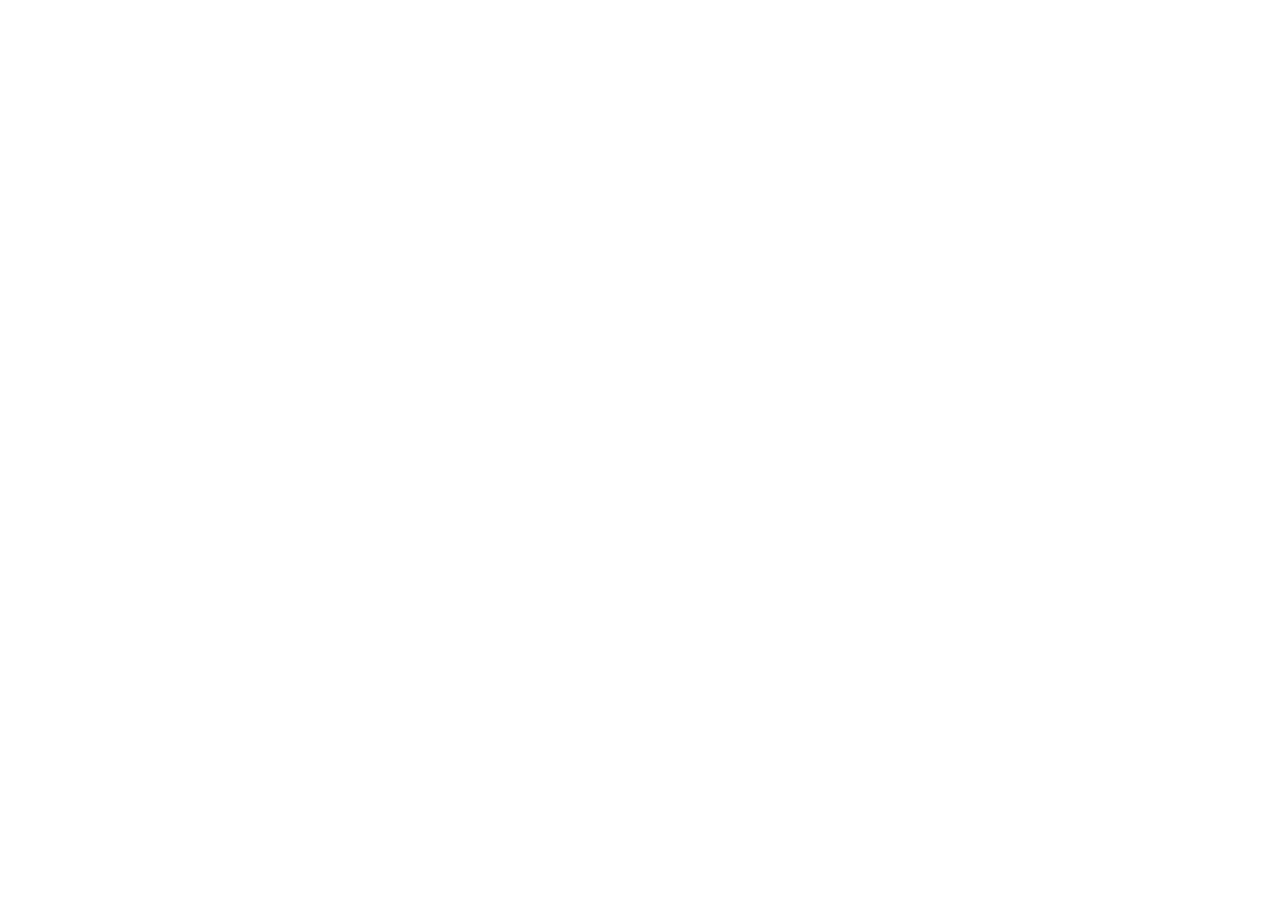
==== inventario.html @ cf227e2e "Corregir extenciones de html y css" ====
<!DOCTYPE html>
<html lang="en">
<head>
    <meta charset="UTF-8">
    <meta name="viewport" content="width=device-width, initial-scale=1.0">
    <title>Sistema Papeleria Copy Copy - Inventario</title>
    <link rel="stylesheet" href="style.css">
</head>
<body>
    
</body>
</html>
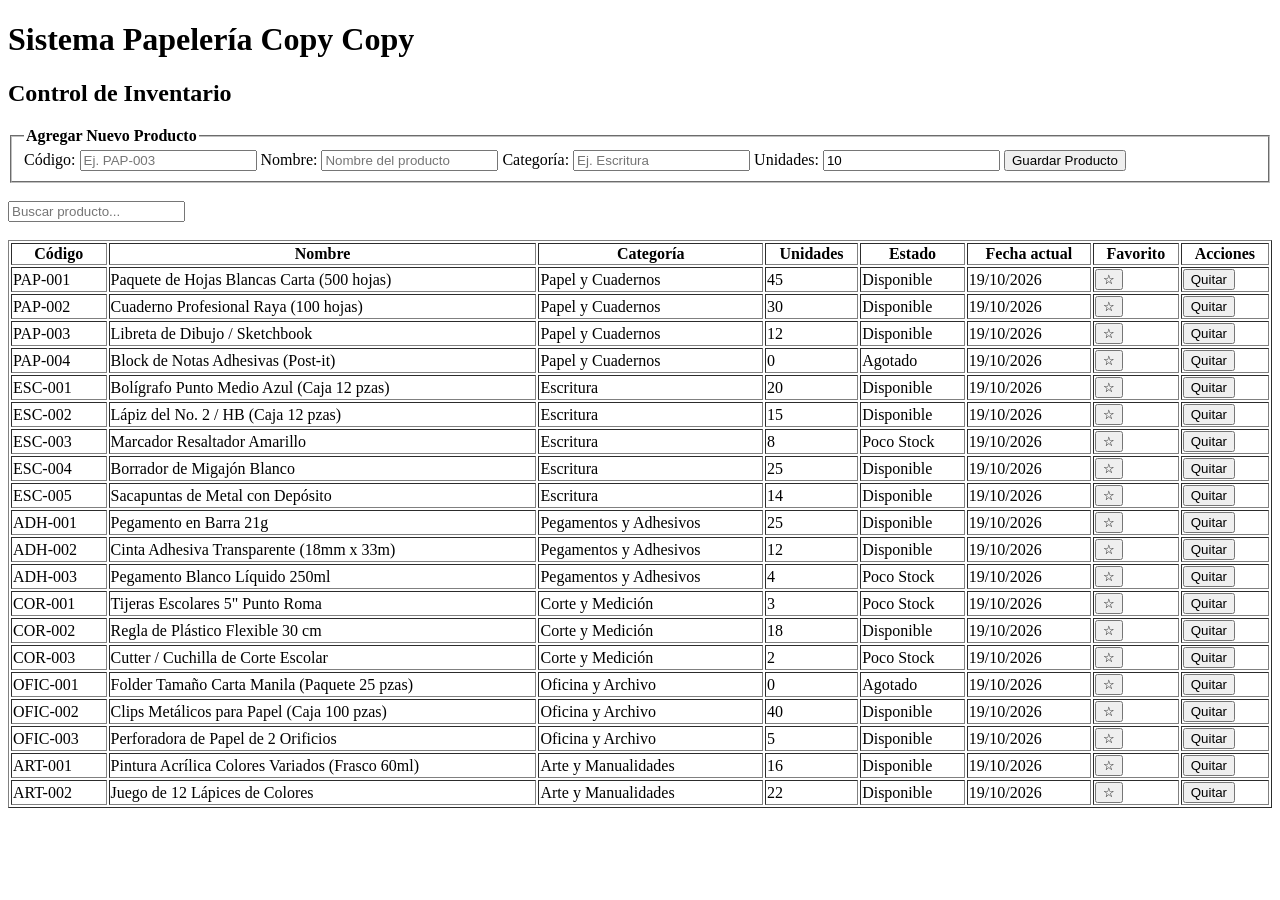
==== commit 2ce4cea5: "inventario by manuel pool - 20 productos prueba - botones de agregar productos, quitar y marcar com" ====
--- a/inventario.html
+++ b/inventario.html
@@ -1,12 +1,257 @@
 <!DOCTYPE html>
-<html lang="en">
+<html lang="es">
 <head>
     <meta charset="UTF-8">
     <meta name="viewport" content="width=device-width, initial-scale=1.0">
     <title>Sistema Papeleria Copy Copy - Inventario</title>
-    <link rel="stylesheet" href="style.css">
 </head>
 <body>
-    
+
+    <h1>Sistema Papelería Copy Copy</h1>
+    <h2>Control de Inventario</h2>
+
+    <fieldset>
+        <legend><b>Agregar Nuevo Producto</b></legend>
+        <form id="product-form">
+            <label>Código:</label>
+            <input type="text" id="codigo" required placeholder="Ej. PAP-003">
+            
+            <label>Nombre:</label>
+            <input type="text" id="nombre" required placeholder="Nombre del producto">
+            
+            <label>Categoría:</label>
+            <input type="text" id="categoria" required placeholder="Ej. Escritura">
+            
+            <label>Unidades:</label>
+            <input type="number" id="unidades" required min="0" value="10">
+            
+            <button type="submit">Guardar Producto</button>
+        </form>
+    </fieldset>
+
+    <br>
+
+    <div>
+        <input type="text" id="search-input" placeholder="Buscar producto...">
+    </div>
+
+    <br>
+
+    <table border="1" id="inventory-table" width="100%">
+        <thead>
+            <tr>
+                <th>Código</th>
+                <th>Nombre</th>
+                <th>Categoría</th>
+                <th>Unidades</th>
+                <th>Estado</th>
+                <th>Fecha actual</th>
+                <th>Favorito</th>
+                <th>Acciones</th>
+            </tr>
+        </thead>
+        <tbody>
+            <tr>
+                <td>PAP-001</td>
+                <td>Paquete de Hojas Blancas Carta (500 hojas)</td>
+                <td>Papel y Cuadernos</td>
+                <td>45</td>
+                <td>Disponible</td>
+                <td>19/10/2026</td>
+                <td><button onclick="toggleFav(this)">☆</button></td>
+                <td><button onclick="quitarFila(this)">Quitar</button></td>
+            </tr>
+            <tr>
+                <td>PAP-002</td>
+                <td>Cuaderno Profesional Raya (100 hojas)</td>
+                <td>Papel y Cuadernos</td>
+                <td>30</td>
+                <td>Disponible</td>
+                <td>19/10/2026</td>
+                <td><button onclick="toggleFav(this)">☆</button></td>
+                <td><button onclick="quitarFila(this)">Quitar</button></td>
+            </tr>
+            <tr>
+                <td>PAP-003</td>
+                <td>Libreta de Dibujo / Sketchbook</td>
+                <td>Papel y Cuadernos</td>
+                <td>12</td>
+                <td>Disponible</td>
+                <td>19/10/2026</td>
+                <td><button onclick="toggleFav(this)">☆</button></td>
+                <td><button onclick="quitarFila(this)">Quitar</button></td>
+            </tr>
+            <tr>
+                <td>PAP-004</td>
+                <td>Block de Notas Adhesivas (Post-it)</td>
+                <td>Papel y Cuadernos</td>
+                <td>0</td>
+                <td>Agotado</td>
+                <td>19/10/2026</td>
+                <td><button onclick="toggleFav(this)">☆</button></td>
+                <td><button onclick="quitarFila(this)">Quitar</button></td>
+            </tr>
+            <tr>
+                <td>ESC-001</td>
+                <td>Bolígrafo Punto Medio Azul (Caja 12 pzas)</td>
+                <td>Escritura</td>
+                <td>20</td>
+                <td>Disponible</td>
+                <td>19/10/2026</td>
+                <td><button onclick="toggleFav(this)">☆</button></td>
+                <td><button onclick="quitarFila(this)">Quitar</button></td>
+            </tr>
+            <tr>
+                <td>ESC-002</td>
+                <td>Lápiz del No. 2 / HB (Caja 12 pzas)</td>
+                <td>Escritura</td>
+                <td>15</td>
+                <td>Disponible</td>
+                <td>19/10/2026</td>
+                <td><button onclick="toggleFav(this)">☆</button></td>
+                <td><button onclick="quitarFila(this)">Quitar</button></td>
+            </tr>
+            <tr>
+                <td>ESC-003</td>
+                <td>Marcador Resaltador Amarillo</td>
+                <td>Escritura</td>
+                <td>8</td>
+                <td>Poco Stock</td>
+                <td>19/10/2026</td>
+                <td><button onclick="toggleFav(this)">☆</button></td>
+                <td><button onclick="quitarFila(this)">Quitar</button></td>
+            </tr>
+            <tr>
+                <td>ESC-004</td>
+                <td>Borrador de Migajón Blanco</td>
+                <td>Escritura</td>
+                <td>25</td>
+                <td>Disponible</td>
+                <td>19/10/2026</td>
+                <td><button onclick="toggleFav(this)">☆</button></td>
+                <td><button onclick="quitarFila(this)">Quitar</button></td>
+            </tr>
+            <tr>
+                <td>ESC-005</td>
+                <td>Sacapuntas de Metal con Depósito</td>
+                <td>Escritura</td>
+                <td>14</td>
+                <td>Disponible</td>
+                <td>19/10/2026</td>
+                <td><button onclick="toggleFav(this)">☆</button></td>
+                <td><button onclick="quitarFila(this)">Quitar</button></td>
+            </tr>
+            <tr>
+                <td>ADH-001</td>
+                <td>Pegamento en Barra 21g</td>
+                <td>Pegamentos y Adhesivos</td>
+                <td>25</td>
+                <td>Disponible</td>
+                <td>19/10/2026</td>
+                <td><button onclick="toggleFav(this)">☆</button></td>
+                <td><button onclick="quitarFila(this)">Quitar</button></td>
+            </tr>
+            <tr>
+                <td>ADH-002</td>
+                <td>Cinta Adhesiva Transparente (18mm x 33m)</td>
+                <td>Pegamentos y Adhesivos</td>
+                <td>12</td>
+                <td>Disponible</td>
+                <td>19/10/2026</td>
+                <td><button onclick="toggleFav(this)">☆</button></td>
+                <td><button onclick="quitarFila(this)">Quitar</button></td>
+            </tr>
+            <tr>
+                <td>ADH-003</td>
+                <td>Pegamento Blanco Líquido 250ml</td>
+                <td>Pegamentos y Adhesivos</td>
+                <td>4</td>
+                <td>Poco Stock</td>
+                <td>19/10/2026</td>
+                <td><button onclick="toggleFav(this)">☆</button></td>
+                <td><button onclick="quitarFila(this)">Quitar</button></td>
+            </tr>
+            <tr>
+                <td>COR-001</td>
+                <td>Tijeras Escolares 5" Punto Roma</td>
+                <td>Corte y Medición</td>
+                <td>3</td>
+                <td>Poco Stock</td>
+                <td>19/10/2026</td>
+                <td><button onclick="toggleFav(this)">☆</button></td>
+                <td><button onclick="quitarFila(this)">Quitar</button></td>
+            </tr>
+            <tr>
+                <td>COR-002</td>
+                <td>Regla de Plástico Flexible 30 cm</td>
+                <td>Corte y Medición</td>
+                <td>18</td>
+                <td>Disponible</td>
+                <td>19/10/2026</td>
+                <td><button onclick="toggleFav(this)">☆</button></td>
+                <td><button onclick="quitarFila(this)">Quitar</button></td>
+            </tr>
+            <tr>
+                <td>COR-003</td>
+                <td>Cutter / Cuchilla de Corte Escolar</td>
+                <td>Corte y Medición</td>
+                <td>2</td>
+                <td>Poco Stock</td>
+                <td>19/10/2026</td>
+                <td><button onclick="toggleFav(this)">☆</button></td>
+                <td><button onclick="quitarFila(this)">Quitar</button></td>
+            </tr>
+            <tr>
+                <td>OFIC-001</td>
+                <td>Folder Tamaño Carta Manila (Paquete 25 pzas)</td>
+                <td>Oficina y Archivo</td>
+                <td>0</td>
+                <td>Agotado</td>
+                <td>19/10/2026</td>
+                <td><button onclick="toggleFav(this)">☆</button></td>
+                <td><button onclick="quitarFila(this)">Quitar</button></td>
+            </tr>
+            <tr>
+                <td>OFIC-002</td>
+                <td>Clips Metálicos para Papel (Caja 100 pzas)</td>
+                <td>Oficina y Archivo</td>
+                <td>40</td>
+                <td>Disponible</td>
+                <td>19/10/2026</td>
+                <td><button onclick="toggleFav(this)">☆</button></td>
+                <td><button onclick="quitarFila(this)">Quitar</button></td>
+            </tr>
+            <tr>
+                <td>OFIC-003</td>
+                <td>Perforadora de Papel de 2 Orificios</td>
+                <td>Oficina y Archivo</td>
+                <td>5</td>
+                <td>Disponible</td>
+                <td>19/10/2026</td>
+                <td><button onclick="toggleFav(this)">☆</button></td>
+                <td><button onclick="quitarFila(this)">Quitar</button></td>
+            </tr>
+            <tr>
+                <td>ART-001</td>
+                <td>Pintura Acrílica Colores Variados (Frasco 60ml)</td>
+                <td>Arte y Manualidades</td>
+                <td>16</td>
+                <td>Disponible</td>
+                <td>19/10/2026</td>
+                <td><button onclick="toggleFav(this)">☆</button></td>
+                <td><button onclick="quitarFila(this)">Quitar</button></td>
+            </tr>
+            <tr>
+                <td>ART-002</td>
+                <td>Juego de 12 Lápices de Colores</td>
+                <td>Arte y Manualidades</td>
+                <td>22</td>
+                <td>Disponible</td>
+                <td>19/10/2026</td>
+                <td><button onclick="toggleFav(this)">☆</button></td>
+                <td><button onclick="quitarFila(this)">Quitar</button></td>
+            </tr>
+        </tbody>
+    </table>
 </body>
-</html>+</html>
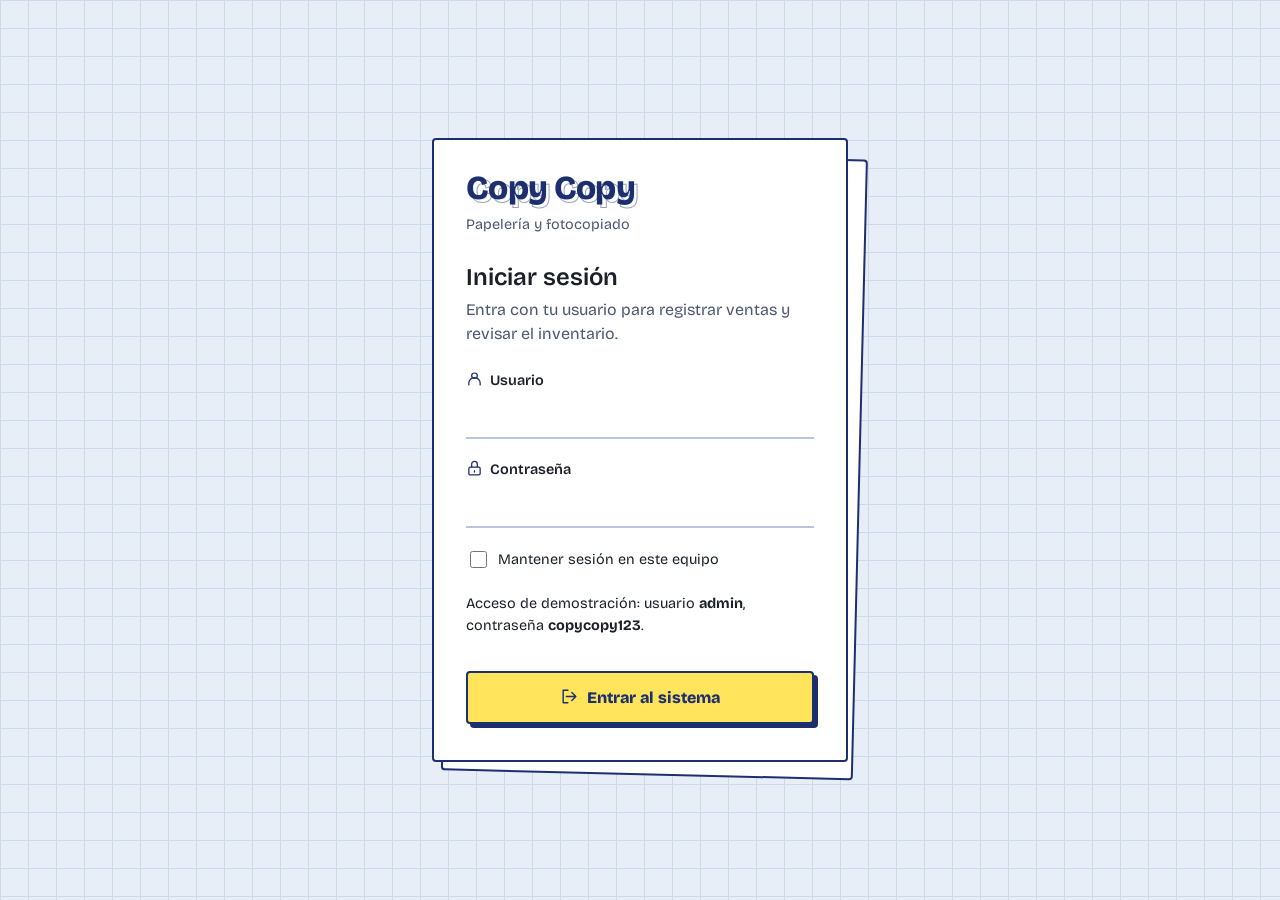
==== commit 199de29a: "Completa interfaz Copy Copy y organiza recursos del sistema" ====
--- a/inventario.html
+++ b/inventario.html
@@ -1,257 +1,63 @@
 <!DOCTYPE html>
 <html lang="es">
 <head>
-    <meta charset="UTF-8">
-    <meta name="viewport" content="width=device-width, initial-scale=1.0">
-    <title>Sistema Papeleria Copy Copy - Inventario</title>
+<meta charset="UTF-8">
+<meta name="viewport" content="width=device-width, initial-scale=1">
+<title>Inventario | Copy Copy</title>
+<link rel="preconnect" href="https://fonts.googleapis.com">
+<link rel="preconnect" href="https://fonts.gstatic.com" crossorigin>
+<link href="https://fonts.googleapis.com/css2?family=Bricolage+Grotesque:opsz,wght@12..96,400;12..96,600;12..96,800&display=swap" rel="stylesheet">
+<link rel="stylesheet" href="css/logincss.css">
+<link rel="stylesheet" href="css/sistema.css">
+<link rel="stylesheet" href="css/navegacion.css">
+<script src="js/auth.js" defer></script>
+<script src="js/datos.js" defer></script>
+<script src="js/sistema.js" defer></script>
+<link rel="stylesheet" href="css/animaciones.css">
+<script src="js/estilos.js" defer></script>
+<link rel="stylesheet" href="css/iconos.css">
+<script src="js/iconos.js" defer></script>
 </head>
-<body>
-
-    <h1>Sistema Papelería Copy Copy</h1>
-    <h2>Control de Inventario</h2>
-
-    <fieldset>
-        <legend><b>Agregar Nuevo Producto</b></legend>
-        <form id="product-form">
-            <label>Código:</label>
-            <input type="text" id="codigo" required placeholder="Ej. PAP-003">
-            
-            <label>Nombre:</label>
-            <input type="text" id="nombre" required placeholder="Nombre del producto">
-            
-            <label>Categoría:</label>
-            <input type="text" id="categoria" required placeholder="Ej. Escritura">
-            
-            <label>Unidades:</label>
-            <input type="number" id="unidades" required min="0" value="10">
-            
-            <button type="submit">Guardar Producto</button>
-        </form>
-    </fieldset>
-
-    <br>
-
-    <div>
-        <input type="text" id="search-input" placeholder="Buscar producto...">
-    </div>
-
-    <br>
-
-    <table border="1" id="inventory-table" width="100%">
-        <thead>
-            <tr>
-                <th>Código</th>
-                <th>Nombre</th>
-                <th>Categoría</th>
-                <th>Unidades</th>
-                <th>Estado</th>
-                <th>Fecha actual</th>
-                <th>Favorito</th>
-                <th>Acciones</th>
-            </tr>
-        </thead>
-        <tbody>
-            <tr>
-                <td>PAP-001</td>
-                <td>Paquete de Hojas Blancas Carta (500 hojas)</td>
-                <td>Papel y Cuadernos</td>
-                <td>45</td>
-                <td>Disponible</td>
-                <td>19/10/2026</td>
-                <td><button onclick="toggleFav(this)">☆</button></td>
-                <td><button onclick="quitarFila(this)">Quitar</button></td>
-            </tr>
-            <tr>
-                <td>PAP-002</td>
-                <td>Cuaderno Profesional Raya (100 hojas)</td>
-                <td>Papel y Cuadernos</td>
-                <td>30</td>
-                <td>Disponible</td>
-                <td>19/10/2026</td>
-                <td><button onclick="toggleFav(this)">☆</button></td>
-                <td><button onclick="quitarFila(this)">Quitar</button></td>
-            </tr>
-            <tr>
-                <td>PAP-003</td>
-                <td>Libreta de Dibujo / Sketchbook</td>
-                <td>Papel y Cuadernos</td>
-                <td>12</td>
-                <td>Disponible</td>
-                <td>19/10/2026</td>
-                <td><button onclick="toggleFav(this)">☆</button></td>
-                <td><button onclick="quitarFila(this)">Quitar</button></td>
-            </tr>
-            <tr>
-                <td>PAP-004</td>
-                <td>Block de Notas Adhesivas (Post-it)</td>
-                <td>Papel y Cuadernos</td>
-                <td>0</td>
-                <td>Agotado</td>
-                <td>19/10/2026</td>
-                <td><button onclick="toggleFav(this)">☆</button></td>
-                <td><button onclick="quitarFila(this)">Quitar</button></td>
-            </tr>
-            <tr>
-                <td>ESC-001</td>
-                <td>Bolígrafo Punto Medio Azul (Caja 12 pzas)</td>
-                <td>Escritura</td>
-                <td>20</td>
-                <td>Disponible</td>
-                <td>19/10/2026</td>
-                <td><button onclick="toggleFav(this)">☆</button></td>
-                <td><button onclick="quitarFila(this)">Quitar</button></td>
-            </tr>
-            <tr>
-                <td>ESC-002</td>
-                <td>Lápiz del No. 2 / HB (Caja 12 pzas)</td>
-                <td>Escritura</td>
-                <td>15</td>
-                <td>Disponible</td>
-                <td>19/10/2026</td>
-                <td><button onclick="toggleFav(this)">☆</button></td>
-                <td><button onclick="quitarFila(this)">Quitar</button></td>
-            </tr>
-            <tr>
-                <td>ESC-003</td>
-                <td>Marcador Resaltador Amarillo</td>
-                <td>Escritura</td>
-                <td>8</td>
-                <td>Poco Stock</td>
-                <td>19/10/2026</td>
-                <td><button onclick="toggleFav(this)">☆</button></td>
-                <td><button onclick="quitarFila(this)">Quitar</button></td>
-            </tr>
-            <tr>
-                <td>ESC-004</td>
-                <td>Borrador de Migajón Blanco</td>
-                <td>Escritura</td>
-                <td>25</td>
-                <td>Disponible</td>
-                <td>19/10/2026</td>
-                <td><button onclick="toggleFav(this)">☆</button></td>
-                <td><button onclick="quitarFila(this)">Quitar</button></td>
-            </tr>
-            <tr>
-                <td>ESC-005</td>
-                <td>Sacapuntas de Metal con Depósito</td>
-                <td>Escritura</td>
-                <td>14</td>
-                <td>Disponible</td>
-                <td>19/10/2026</td>
-                <td><button onclick="toggleFav(this)">☆</button></td>
-                <td><button onclick="quitarFila(this)">Quitar</button></td>
-            </tr>
-            <tr>
-                <td>ADH-001</td>
-                <td>Pegamento en Barra 21g</td>
-                <td>Pegamentos y Adhesivos</td>
-                <td>25</td>
-                <td>Disponible</td>
-                <td>19/10/2026</td>
-                <td><button onclick="toggleFav(this)">☆</button></td>
-                <td><button onclick="quitarFila(this)">Quitar</button></td>
-            </tr>
-            <tr>
-                <td>ADH-002</td>
-                <td>Cinta Adhesiva Transparente (18mm x 33m)</td>
-                <td>Pegamentos y Adhesivos</td>
-                <td>12</td>
-                <td>Disponible</td>
-                <td>19/10/2026</td>
-                <td><button onclick="toggleFav(this)">☆</button></td>
-                <td><button onclick="quitarFila(this)">Quitar</button></td>
-            </tr>
-            <tr>
-                <td>ADH-003</td>
-                <td>Pegamento Blanco Líquido 250ml</td>
-                <td>Pegamentos y Adhesivos</td>
-                <td>4</td>
-                <td>Poco Stock</td>
-                <td>19/10/2026</td>
-                <td><button onclick="toggleFav(this)">☆</button></td>
-                <td><button onclick="quitarFila(this)">Quitar</button></td>
-            </tr>
-            <tr>
-                <td>COR-001</td>
-                <td>Tijeras Escolares 5" Punto Roma</td>
-                <td>Corte y Medición</td>
-                <td>3</td>
-                <td>Poco Stock</td>
-                <td>19/10/2026</td>
-                <td><button onclick="toggleFav(this)">☆</button></td>
-                <td><button onclick="quitarFila(this)">Quitar</button></td>
-            </tr>
-            <tr>
-                <td>COR-002</td>
-                <td>Regla de Plástico Flexible 30 cm</td>
-                <td>Corte y Medición</td>
-                <td>18</td>
-                <td>Disponible</td>
-                <td>19/10/2026</td>
-                <td><button onclick="toggleFav(this)">☆</button></td>
-                <td><button onclick="quitarFila(this)">Quitar</button></td>
-            </tr>
-            <tr>
-                <td>COR-003</td>
-                <td>Cutter / Cuchilla de Corte Escolar</td>
-                <td>Corte y Medición</td>
-                <td>2</td>
-                <td>Poco Stock</td>
-                <td>19/10/2026</td>
-                <td><button onclick="toggleFav(this)">☆</button></td>
-                <td><button onclick="quitarFila(this)">Quitar</button></td>
-            </tr>
-            <tr>
-                <td>OFIC-001</td>
-                <td>Folder Tamaño Carta Manila (Paquete 25 pzas)</td>
-                <td>Oficina y Archivo</td>
-                <td>0</td>
-                <td>Agotado</td>
-                <td>19/10/2026</td>
-                <td><button onclick="toggleFav(this)">☆</button></td>
-                <td><button onclick="quitarFila(this)">Quitar</button></td>
-            </tr>
-            <tr>
-                <td>OFIC-002</td>
-                <td>Clips Metálicos para Papel (Caja 100 pzas)</td>
-                <td>Oficina y Archivo</td>
-                <td>40</td>
-                <td>Disponible</td>
-                <td>19/10/2026</td>
-                <td><button onclick="toggleFav(this)">☆</button></td>
-                <td><button onclick="quitarFila(this)">Quitar</button></td>
-            </tr>
-            <tr>
-                <td>OFIC-003</td>
-                <td>Perforadora de Papel de 2 Orificios</td>
-                <td>Oficina y Archivo</td>
-                <td>5</td>
-                <td>Disponible</td>
-                <td>19/10/2026</td>
-                <td><button onclick="toggleFav(this)">☆</button></td>
-                <td><button onclick="quitarFila(this)">Quitar</button></td>
-            </tr>
-            <tr>
-                <td>ART-001</td>
-                <td>Pintura Acrílica Colores Variados (Frasco 60ml)</td>
-                <td>Arte y Manualidades</td>
-                <td>16</td>
-                <td>Disponible</td>
-                <td>19/10/2026</td>
-                <td><button onclick="toggleFav(this)">☆</button></td>
-                <td><button onclick="quitarFila(this)">Quitar</button></td>
-            </tr>
-            <tr>
-                <td>ART-002</td>
-                <td>Juego de 12 Lápices de Colores</td>
-                <td>Arte y Manualidades</td>
-                <td>22</td>
-                <td>Disponible</td>
-                <td>19/10/2026</td>
-                <td><button onclick="toggleFav(this)">☆</button></td>
-                <td><button onclick="quitarFila(this)">Quitar</button></td>
-            </tr>
-        </tbody>
-    </table>
+<body class="pagina-sistema" data-page="inventario" hidden>
+<div class="barra-principal"><a class="barra-principal__marca" href="panel.html"><span class="logo-icono logo-icono--mini" aria-hidden="true"><img src="assets/copy.jpeg" alt=""></span>Copy Copy</a>
+<nav class="barra-principal__enlaces" aria-label="Navegación principal"><a href="panel.html"><img class="icono" src="assets/icons/home.svg" alt="" aria-hidden="true" width="20" height="20">Inicio</a><a href="menu.html"><img class="icono" src="assets/icons/grid.svg" alt="" aria-hidden="true" width="20" height="20">Menú</a><a href="inventario.html" aria-current="page"><img class="icono" src="assets/icons/box.svg" alt="" aria-hidden="true" width="20" height="20">Inventario</a><a href="ventas.html"><img class="icono" src="assets/icons/cart.svg" alt="" aria-hidden="true" width="20" height="20">Ventas</a><a href="reportes.html"><img class="icono" src="assets/icons/chart.svg" alt="" aria-hidden="true" width="20" height="20">Reportes</a>
+</nav>
+<div><span id="sesion-usuario"></span> <button id="cerrar-sesion" type="button"><img class="icono" src="assets/icons/logout.svg" alt="" aria-hidden="true" width="20" height="20">Cerrar sesión</button>
+</div>
+</div>
+<p id="mensaje" role="status" aria-live="polite" hidden></p>
+<main>
+<h1>Inventario</h1>
+<section>
+<h2 id="form-title">Agregar producto</h2>
+<form id="product-form">
+<label for="codigo">Código</label>
+<input id="codigo" required maxlength="40">
+<label for="nombre">Nombre</label>
+<input id="nombre" required maxlength="150">
+<label for="categoria">Categoría</label>
+<input id="categoria" required maxlength="80">
+<label for="unidades">Existencias</label>
+<input id="unidades" type="number" min="0" max="1000000" step="1" required>
+<label for="precio">Precio (MXN)</label>
+<input id="precio" type="number" min="0.01" max="1000000" step="0.01" required>
+<button>Guardar producto</button>
+<button type="button" id="cancelar-edicion" hidden>Cancelar edición</button>
+</form>
+</section>
+<section>
+<h2>Productos</h2>
+<p>Asigna un precio a los productos iniciales para poder venderlos.</p>
+<label for="search-input">Buscar por código, nombre o categoría</label>
+<input id="search-input" type="search">
+<label>
+<input id="solo-favoritos" type="checkbox"> Solo favoritos</label>
+<div id="productos">
+</div>
+</section>
+</main>
+<footer>
+<p>Copy Copy · Datos guardados en este navegador · Acceso de demostración</p>
+</footer>
 </body>
-</html>
+</html>
--- a/css/logincss.css
+++ b/css/logincss.css
@@ -0,0 +1,248 @@
+/* ===== Copy Copy · Ventana 1: Inicio de sesión ===== */
+
+:root {
+  --fondo: #e8eef7;
+  --cuadricula: #cdd8ea;
+  --hoja: #ffffff;
+  --tinta: #1d2f6f;
+  --texto: #1b1f2a;
+  --texto-suave: #4d5670;
+  --resaltador: #ffe45c;
+  --linea: #b9c5de;
+  --fuente: "Bricolage Grotesque", "Segoe UI", system-ui, sans-serif;
+}
+
+*,
+*::before,
+*::after {
+  box-sizing: border-box;
+}
+
+html,
+body {
+  height: 100%;
+}
+
+body {
+  margin: 0;
+  font-family: var(--fuente);
+  font-size: 1rem;
+  line-height: 1.5;
+  color: var(--texto);
+  background-color: var(--fondo);
+  /* hoja cuadriculada de cuaderno */
+  background-image:
+    linear-gradient(var(--cuadricula) 1px, transparent 1px),
+    linear-gradient(90deg, var(--cuadricula) 1px, transparent 1px);
+  background-size: 28px 28px;
+}
+
+.escena {
+  min-height: 100%;
+  display: grid;
+  place-items: center;
+  padding: 2rem 1.25rem;
+  isolation: isolate;
+}
+
+/* ----- La hoja y su "copia" detrás ----- */
+
+.hoja {
+  position: relative;
+  width: 100%;
+  max-width: 26rem;
+  padding: 2rem 2rem 2.25rem;
+  background: var(--hoja);
+  border: 2px solid var(--tinta);
+  border-radius: 4px;
+}
+
+.hoja::before {
+  content: "";
+  position: absolute;
+  inset: 0;
+  z-index: -1;
+  background: var(--hoja);
+  border: 2px solid var(--tinta);
+  border-radius: 4px;
+  transform: translate(0.9rem, 0.9rem) rotate(1.4deg);
+}
+
+/* ----- Marca ----- */
+
+.hoja__cabecera {
+  margin-bottom: 1.75rem;
+}
+
+.marca {
+  position: relative;
+  display: inline-block;
+  margin: 0;
+  font-size: 2.1rem;
+  font-weight: 800;
+  line-height: 1;
+  letter-spacing: -0.02em;
+  color: var(--tinta);
+}
+
+.marca__nombre {
+  position: relative;
+}
+
+.marca__copia {
+  position: absolute;
+  left: 0.22rem;
+  top: 0.22rem;
+  white-space: nowrap;
+  color: transparent;
+  -webkit-text-stroke: 1px var(--tinta);
+  opacity: 0.45;
+  pointer-events: none;
+}
+
+.marca__detalle {
+  margin: 0.5rem 0 0;
+  font-size: 0.9rem;
+  color: var(--texto-suave);
+}
+
+/* ----- Título ----- */
+
+.hoja__titulo {
+  margin: 0 0 0.35rem;
+  font-size: 1.5rem;
+  font-weight: 600;
+  line-height: 1.2;
+}
+
+.hoja__ayuda {
+  margin: 0 0 1.5rem;
+  max-width: 34ch;
+  color: var(--texto-suave);
+}
+
+/* ----- Formulario ----- */
+
+.formulario {
+  display: grid;
+  gap: 1.25rem;
+}
+
+.campo {
+  display: grid;
+  gap: 0.25rem;
+}
+
+.campo label {
+  font-size: 0.9rem;
+  font-weight: 600;
+}
+
+/* campos como renglón de cuaderno */
+.campo input {
+  width: 100%;
+  padding: 0.55rem 0.15rem;
+  font: inherit;
+  color: var(--texto);
+  background: transparent;
+  border: 0;
+  border-bottom: 2px solid var(--linea);
+  border-radius: 0;
+  transition: border-color 0.15s;
+}
+
+.campo input:hover {
+  border-bottom-color: var(--tinta);
+}
+
+.campo input:focus-visible {
+  outline: 0;
+  border-bottom-color: var(--tinta);
+  background: linear-gradient(transparent 55%, rgba(255, 228, 92, 0.55) 55%);
+}
+
+.formulario__extra {
+  display: flex;
+  flex-wrap: wrap;
+  align-items: center;
+  justify-content: space-between;
+  gap: 0.5rem 1rem;
+  font-size: 0.9rem;
+}
+
+.recordar {
+  display: inline-flex;
+  align-items: center;
+  gap: 0.5rem;
+  cursor: pointer;
+}
+
+.recordar input {
+  width: 1.05rem;
+  height: 1.05rem;
+  accent-color: var(--tinta);
+}
+
+.enlace {
+  color: var(--tinta);
+  font-weight: 600;
+  text-underline-offset: 3px;
+}
+
+.enlace:hover {
+  background: var(--resaltador);
+}
+
+.enlace:focus-visible,
+.recordar input:focus-visible {
+  outline: 3px solid var(--tinta);
+  outline-offset: 3px;
+}
+
+/* ----- Botón: resaltador ----- */
+
+.boton {
+  padding: 0.8rem 1.25rem;
+  font: inherit;
+  font-weight: 800;
+  color: var(--tinta);
+  background: var(--resaltador);
+  border: 2px solid var(--tinta);
+  border-radius: 4px;
+  box-shadow: 4px 4px 0 var(--tinta);
+  cursor: pointer;
+  transition: transform 0.1s, box-shadow 0.1s;
+}
+
+.boton:hover {
+  transform: translate(-1px, -1px);
+  box-shadow: 5px 5px 0 var(--tinta);
+}
+
+.boton:active {
+  transform: translate(4px, 4px);
+  box-shadow: 0 0 0 var(--tinta);
+}
+
+.boton:focus-visible {
+  outline: 3px solid var(--tinta);
+  outline-offset: 4px;
+}
+
+/* ----- Móvil ----- */
+
+@media (max-width: 30rem) {
+  .hoja {
+    padding: 1.5rem 1.25rem 1.75rem;
+  }
+
+  .hoja::before {
+    transform: translate(0.5rem, 0.5rem) rotate(1deg);
+  }
+}
+
+@media (prefers-reduced-motion: reduce) {
+  * {
+    transition: none !important;
+  }
+}
--- a/css/sistema.css
+++ b/css/sistema.css
@@ -0,0 +1,156 @@
+/* Complementos para las páginas que comparten el diseño de logincss.css. */
+.pagina-sistema {
+  height: auto;
+  min-height: 100vh;
+  padding: clamp(1rem, 4vw, 3rem);
+}
+
+.pagina-sistema h1,
+.pagina-sistema h2,
+.pagina-sistema h3,
+.pagina-sistema legend {
+  color: var(--tinta);
+}
+
+.pagina-sistema header,
+.pagina-sistema section,
+.pagina-sistema fieldset {
+  min-width: 0;
+  margin: 0 0 1.5rem;
+  padding: clamp(1rem, 3vw, 2rem);
+  background: var(--hoja);
+  border: 2px solid var(--tinta);
+  border-radius: 4px;
+  box-shadow: 4px 4px 0 var(--tinta);
+}
+
+.pagina-sistema legend {
+  padding: 0.25rem 0.5rem;
+  background: var(--hoja);
+}
+
+.pagina-sistema nav {
+  margin-bottom: 1.5rem;
+  line-height: 2.5;
+}
+
+.pagina-sistema nav ul {
+  display: flex;
+  flex-wrap: wrap;
+  gap: 0.75rem 1.5rem;
+  margin: 0;
+  padding: 0;
+  list-style: none;
+}
+
+.pagina-sistema a {
+  color: var(--tinta);
+  font-weight: 600;
+  text-underline-offset: 3px;
+}
+
+.pagina-sistema a:hover {
+  background: var(--resaltador);
+}
+
+.pagina-sistema input,
+.pagina-sistema select {
+  max-width: 100%;
+  padding: 0.6rem;
+  font: inherit;
+  color: var(--texto);
+  background: var(--hoja);
+  border: 0;
+  border-bottom: 2px solid var(--linea);
+}
+
+.pagina-sistema label {
+  font-weight: 600;
+}
+
+.pagina-sistema button {
+  margin: 0.25rem;
+  padding: 0.6rem 1rem;
+  font: inherit;
+  font-weight: 800;
+  color: var(--tinta);
+  background: var(--resaltador);
+  border: 2px solid var(--tinta);
+  border-radius: 4px;
+  box-shadow: 3px 3px 0 var(--tinta);
+  cursor: pointer;
+}
+
+.pagina-sistema button:hover {
+  transform: translateY(-1px);
+}
+
+.pagina-sistema :is(a, button, input, select):focus-visible {
+  outline: 3px solid var(--tinta);
+  outline-offset: 3px;
+}
+
+#product-form {
+  display: grid;
+  grid-template-columns: auto minmax(0, 1fr);
+  align-items: center;
+  gap: 1rem;
+}
+
+#product-form button {
+  grid-column: 1 / -1;
+  justify-self: start;
+}
+
+.pagina-sistema table {
+  display: block;
+  overflow-x: auto;
+  width: 100%;
+  border-collapse: collapse;
+  background: var(--hoja);
+  border: 2px solid var(--tinta);
+}
+
+.pagina-sistema th,
+.pagina-sistema td {
+  padding: 0.75rem;
+  text-align: left;
+  border: 0;
+  border-bottom: 1px solid var(--linea);
+}
+
+.pagina-sistema th {
+  color: var(--tinta);
+  background: var(--resaltador);
+  border-bottom: 2px solid var(--tinta);
+}
+
+.pagina-sistema footer {
+  color: var(--texto-suave);
+}
+
+@media (max-width: 36rem) {
+  #product-form {
+    grid-template-columns: minmax(0, 1fr);
+  }
+}
+
+[hidden] { display: none !important; }
+.pagina-sistema main { max-width: 90rem; margin: auto; }
+.resumen { display: grid; grid-template-columns: repeat(auto-fit, minmax(min(100%, 14rem), 1fr)); gap: 1rem; margin-bottom: 1.5rem; }
+.resumen article { background: var(--hoja); border: 2px solid var(--tinta); padding: 1.25rem; box-shadow: 4px 4px var(--tinta); }
+.resumen h2 { font-size: 1rem; margin: 0; }
+.resumen p, .total { font-size: 1.6rem; font-weight: 800; color: var(--tinta); }
+.filtros { display: flex; flex-wrap: wrap; align-items: center; gap: 1rem; }
+.filtros select { min-width: 0; max-width: 100%; }
+#mensaje { background: var(--resaltador); padding: 1rem; border: 2px solid var(--tinta); }
+#mensaje.error { background: #ffe2df; color: #7c2018; }
+button:disabled { opacity: .5; cursor: not-allowed; }
+#productos, #carrito, #resultados { margin-top: 1rem; }
+@media print {
+  body.pagina-sistema { background: white; padding: 0; }
+  .barra-principal, .no-imprimir, #mensaje, footer, button { display: none !important; }
+  body[data-page="ventas"] main > :not(#ticket) { display: none !important; }
+  .pagina-sistema section, .resumen article { box-shadow: none; break-inside: avoid; }
+  .pagina-sistema table { display: table; font-size: 10pt; }
+}
--- a/css/navegacion.css
+++ b/css/navegacion.css
@@ -0,0 +1,87 @@
+/* Barra compartida: enlaces directos que funcionan sin JavaScript. */
+.barra-principal {
+  display: flex;
+  flex-wrap: wrap;
+  align-items: center;
+  justify-content: space-between;
+  gap: 1rem 2rem;
+  padding: 1rem clamp(1rem, 3vw, 2rem);
+  background: var(--hoja);
+  border-bottom: 2px solid var(--tinta);
+}
+
+.barra-principal .barra-principal__marca {
+  color: var(--tinta);
+  font-size: 1.6rem;
+  font-weight: 800;
+  text-decoration: none;
+  white-space: nowrap;
+}
+
+.barra-principal .barra-principal__enlaces {
+  display: flex;
+  flex-wrap: wrap;
+  gap: 0.5rem;
+  margin: 0;
+  line-height: 1.5;
+}
+
+.barra-principal__enlaces a {
+  display: block;
+  padding: 0.5rem 0.75rem;
+  color: var(--tinta);
+  font-weight: 600;
+  text-decoration: none;
+  border: 2px solid transparent;
+  border-radius: 4px;
+}
+
+.barra-principal__enlaces a:hover,
+.barra-principal__enlaces a[aria-current="page"] {
+  background: var(--resaltador);
+  border-color: var(--tinta);
+}
+
+.barra-principal a:focus-visible,
+.accesos-menu a:focus-visible {
+  outline: 3px solid var(--tinta);
+  outline-offset: 3px;
+}
+
+.pagina-sistema > .barra-principal {
+  margin-bottom: 2rem;
+  border: 2px solid var(--tinta);
+  border-radius: 4px;
+  box-shadow: 4px 4px 0 var(--tinta);
+}
+
+.app.app--barra {
+  grid-template-columns: minmax(0, 1fr);
+  min-height: auto;
+}
+
+.barra-principal ~ .escena {
+  min-height: calc(100vh - 6rem);
+}
+
+.accesos-menu {
+  display: grid;
+  grid-template-columns: repeat(auto-fit, minmax(min(100%, 15rem), 1fr));
+  gap: 1rem;
+}
+
+.accesos-menu a {
+  padding: 1.25rem;
+  text-decoration: none;
+  border: 2px solid var(--tinta);
+  border-radius: 4px;
+  box-shadow: 3px 3px 0 var(--tinta);
+}
+
+@media (max-width: 40rem) {
+  .barra-principal .barra-principal__enlaces {
+    width: 100%;
+    display: grid;
+    grid-template-columns: repeat(2, minmax(0, 1fr));
+  }
+}
--- a/css/animaciones.css
+++ b/css/animaciones.css
@@ -0,0 +1,77 @@
+/* Movimiento y respuesta visual para todas las pantallas. */
+button,
+.barra-principal__enlaces a,
+.accesos-menu a,
+.resumen article {
+  transition: transform 180ms ease, box-shadow 180ms ease,
+    background-color 180ms ease, border-color 180ms ease;
+}
+
+@media (hover: hover) {
+  .barra-principal__enlaces a:hover {
+    transform: translateY(-3px);
+    box-shadow: 0 3px 0 var(--tinta);
+  }
+
+  .accesos-menu a:hover,
+  .resumen article:hover {
+    transform: translate(-3px, -4px);
+    box-shadow: 7px 8px 0 var(--tinta);
+  }
+
+  .pagina-sistema button:not(:disabled):hover {
+    transform: translate(-2px, -2px);
+    box-shadow: 5px 5px 0 var(--tinta);
+  }
+}
+
+.pagina-sistema button:not(:disabled):active {
+  transform: translate(2px, 2px);
+  box-shadow: 0 0 0 var(--tinta);
+}
+
+input, select {
+  transition: background-color 180ms ease, border-color 180ms ease;
+}
+
+.pagina-sistema input:focus,
+.pagina-sistema select:focus {
+  background-color: #fff9d8;
+  border-bottom-color: var(--tinta);
+}
+
+.pagina-sistema tbody tr {
+  transition: background-color 160ms ease;
+}
+
+.pagina-sistema tbody tr:hover {
+  background-color: #fff9d8;
+}
+
+#mensaje, #login-error {
+  border-radius: 4px;
+  box-shadow: 4px 4px 0 var(--tinta);
+}
+
+#login-error {
+  padding: .75rem;
+  color: #7c2018;
+  background: #ffe2df;
+  border: 2px solid #7c2018;
+}
+
+@media (prefers-reduced-motion: reduce) {
+  *, *::before, *::after {
+    animation: none !important;
+    transition: none !important;
+    scroll-behavior: auto !important;
+  }
+}
+
+@media print {
+  *, *::before, *::after {
+    animation: none !important;
+    transition: none !important;
+    transform: none !important;
+  }
+}
--- a/css/iconos.css
+++ b/css/iconos.css
@@ -0,0 +1,25 @@
+.icono {
+  display: inline-block;
+  width: 1.15em;
+  height: 1.15em;
+  margin-right: .5em;
+  vertical-align: -.2em;
+}
+.barra-principal .barra-principal__marca { display: inline-flex; align-items: center; gap: .7rem; }
+.logo-icono { position: relative; flex-shrink: 0; overflow: hidden; background: #0c0d11; border-radius: 50%; }
+.logo-icono img { position: absolute; width: 225%; max-width: none; height: auto; left: 50%; top: 50%; transform: translate(-50%, -47.2%); }
+.logo-icono--mini { width: 2.8rem; height: 2.8rem; border: 2px solid #f58b13; }
+.pagina-sistema .inicio-marca { display: flex; align-items: center; gap: clamp(1.5rem, 4vw, 3rem); padding: clamp(1.5rem, 4vw, 3rem); background: linear-gradient(115deg, #ffffff 55%, #fff1da); }
+.logo-icono--principal { width: clamp(7rem, 16vw, 11rem); aspect-ratio: 1; box-shadow: 0 0 0 6px #ffe8c5, 0 0 0 8px #f58b13; }
+.inicio-marca__texto { min-width: 0; }
+.inicio-marca__texto h1 { margin: .4rem 0 .7rem; font-size: clamp(1.6rem, 3vw, 2.6rem); line-height: 1.15; }
+.inicio-marca__etiqueta { margin: 0; font-weight: 800; font-size: .75rem; letter-spacing: .12em; color: #925000; }
+.inicio-marca .boton { display: inline-block; margin-top: .7rem; text-decoration: none; }
+.resumen h2 > .icono { display: block; width: 1.5rem; height: 1.5rem; margin: 0 0 .75rem; color: var(--tinta); }
+.accesos-menu a > .icono { display: block; width: 1.8rem; height: 1.8rem; margin-bottom: .8rem; }
+@media (max-width: 40rem) {
+  .pagina-sistema .inicio-marca { flex-direction: column; align-items: flex-start; }
+  .logo-icono--principal { width: 6rem; }
+  .barra-principal__enlaces a { padding-inline: .5rem; }
+}
+@media print { .icono { display: none; } }
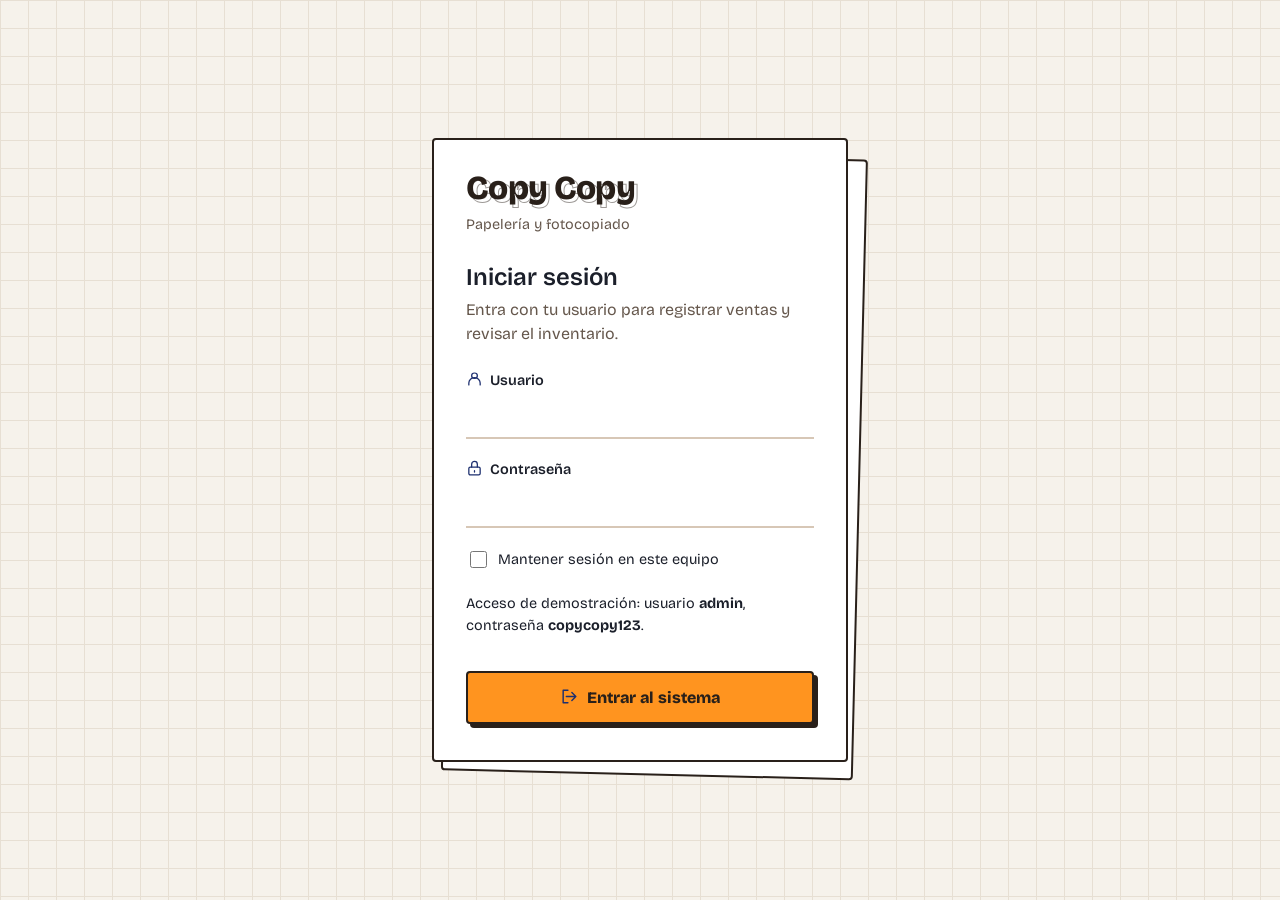
==== commit e64f194b: "Reorganiza controladores y reutiliza navegación con tema del logo" ====
--- a/inventario.html
+++ b/inventario.html
@@ -1,63 +1,82 @@
-<!DOCTYPE html>
+<!doctype html>
 <html lang="es">
-<head>
-<meta charset="UTF-8">
-<meta name="viewport" content="width=device-width, initial-scale=1">
-<title>Inventario | Copy Copy</title>
-<link rel="preconnect" href="https://fonts.googleapis.com">
-<link rel="preconnect" href="https://fonts.gstatic.com" crossorigin>
-<link href="https://fonts.googleapis.com/css2?family=Bricolage+Grotesque:opsz,wght@12..96,400;12..96,600;12..96,800&display=swap" rel="stylesheet">
-<link rel="stylesheet" href="css/logincss.css">
-<link rel="stylesheet" href="css/sistema.css">
-<link rel="stylesheet" href="css/navegacion.css">
-<script src="js/auth.js" defer></script>
-<script src="js/datos.js" defer></script>
-<script src="js/sistema.js" defer></script>
-<link rel="stylesheet" href="css/animaciones.css">
-<script src="js/estilos.js" defer></script>
-<link rel="stylesheet" href="css/iconos.css">
-<script src="js/iconos.js" defer></script>
-</head>
-<body class="pagina-sistema" data-page="inventario" hidden>
-<div class="barra-principal"><a class="barra-principal__marca" href="panel.html"><span class="logo-icono logo-icono--mini" aria-hidden="true"><img src="assets/copy.jpeg" alt=""></span>Copy Copy</a>
-<nav class="barra-principal__enlaces" aria-label="Navegación principal"><a href="panel.html"><img class="icono" src="assets/icons/home.svg" alt="" aria-hidden="true" width="20" height="20">Inicio</a><a href="menu.html"><img class="icono" src="assets/icons/grid.svg" alt="" aria-hidden="true" width="20" height="20">Menú</a><a href="inventario.html" aria-current="page"><img class="icono" src="assets/icons/box.svg" alt="" aria-hidden="true" width="20" height="20">Inventario</a><a href="ventas.html"><img class="icono" src="assets/icons/cart.svg" alt="" aria-hidden="true" width="20" height="20">Ventas</a><a href="reportes.html"><img class="icono" src="assets/icons/chart.svg" alt="" aria-hidden="true" width="20" height="20">Reportes</a>
-</nav>
-<div><span id="sesion-usuario"></span> <button id="cerrar-sesion" type="button"><img class="icono" src="assets/icons/logout.svg" alt="" aria-hidden="true" width="20" height="20">Cerrar sesión</button>
-</div>
-</div>
-<p id="mensaje" role="status" aria-live="polite" hidden></p>
-<main>
-<h1>Inventario</h1>
-<section>
-<h2 id="form-title">Agregar producto</h2>
-<form id="product-form">
-<label for="codigo">Código</label>
-<input id="codigo" required maxlength="40">
-<label for="nombre">Nombre</label>
-<input id="nombre" required maxlength="150">
-<label for="categoria">Categoría</label>
-<input id="categoria" required maxlength="80">
-<label for="unidades">Existencias</label>
-<input id="unidades" type="number" min="0" max="1000000" step="1" required>
-<label for="precio">Precio (MXN)</label>
-<input id="precio" type="number" min="0.01" max="1000000" step="0.01" required>
-<button>Guardar producto</button>
-<button type="button" id="cancelar-edicion" hidden>Cancelar edición</button>
-</form>
-</section>
-<section>
-<h2>Productos</h2>
-<p>Asigna un precio a los productos iniciales para poder venderlos.</p>
-<label for="search-input">Buscar por código, nombre o categoría</label>
-<input id="search-input" type="search">
-<label>
-<input id="solo-favoritos" type="checkbox"> Solo favoritos</label>
-<div id="productos">
-</div>
-</section>
-</main>
-<footer>
-<p>Copy Copy · Datos guardados en este navegador · Acceso de demostración</p>
-</footer>
-</body>
-</html>+  <head>
+    <meta charset="UTF-8" />
+    <meta name="viewport" content="width=device-width, initial-scale=1" />
+    <title>Inventario | Copy Copy</title>
+    <link rel="preconnect" href="https://fonts.googleapis.com" />
+    <link rel="preconnect" href="https://fonts.gstatic.com" crossorigin />
+    <link
+      href="https://fonts.googleapis.com/css2?family=Bricolage+Grotesque:opsz,wght@12..96,400;12..96,600;12..96,800&display=swap"
+      rel="stylesheet"
+    />
+    <link rel="stylesheet" href="css/logincss.css" />
+    <link rel="stylesheet" href="css/sistema.css" />
+    <link rel="stylesheet" href="css/navegacion.css" />
+    <script src="js/components/navigation.js" defer></script>
+    <script src="js/auth.js" defer></script>
+    <script src="js/datos.js" defer></script>
+    <script src="js/pages/inventario.js" defer></script>
+    <script src="js/sistema.js" defer></script>
+    <link rel="stylesheet" href="css/animaciones.css" />
+    <script src="js/estilos.js" defer></script>
+    <link rel="stylesheet" href="css/iconos.css" />
+    <script src="js/iconos.js" defer></script>
+    <link rel="stylesheet" href="css/tema.css" />
+  </head>
+  <body class="pagina-sistema" data-page="inventario" hidden>
+    <div data-navigation></div>
+    <p id="mensaje" role="status" aria-live="polite" hidden></p>
+    <main>
+      <h1>Inventario</h1>
+      <section>
+        <h2 id="form-title">Agregar producto</h2>
+        <form id="product-form">
+          <label for="codigo">Código</label>
+          <input id="codigo" required maxlength="40" />
+          <label for="nombre">Nombre</label>
+          <input id="nombre" required maxlength="150" />
+          <label for="categoria">Categoría</label>
+          <input id="categoria" required maxlength="80" />
+          <label for="unidades">Existencias</label>
+          <input
+            id="unidades"
+            type="number"
+            min="0"
+            max="1000000"
+            step="1"
+            required
+          />
+          <label for="precio">Precio (MXN)</label>
+          <input
+            id="precio"
+            type="number"
+            min="0.01"
+            max="1000000"
+            step="0.01"
+            required
+          />
+          <button>Guardar producto</button>
+          <button type="button" id="cancelar-edicion" hidden>
+            Cancelar edición
+          </button>
+        </form>
+      </section>
+      <section>
+        <h2>Productos</h2>
+        <p>Asigna un precio a los productos iniciales para poder venderlos.</p>
+        <label for="search-input">Buscar por código, nombre o categoría</label>
+        <input id="search-input" type="search" />
+        <label>
+          <input id="solo-favoritos" type="checkbox" /> Solo favoritos</label
+        >
+        <div id="productos"></div>
+      </section>
+    </main>
+    <footer>
+      <p>
+        Copy Copy · Datos guardados en este navegador · Acceso de demostración
+      </p>
+    </footer>
+  </body>
+</html>
--- a/css/logincss.css
+++ b/css/logincss.css
@@ -211,7 +211,9 @@
   border-radius: 4px;
   box-shadow: 4px 4px 0 var(--tinta);
   cursor: pointer;
-  transition: transform 0.1s, box-shadow 0.1s;
+  transition:
+    transform 0.1s,
+    box-shadow 0.1s;
 }
 
 .boton:hover {
--- a/css/sistema.css
+++ b/css/sistema.css
@@ -135,22 +135,85 @@
   }
 }
 
-[hidden] { display: none !important; }
-.pagina-sistema main { max-width: 90rem; margin: auto; }
-.resumen { display: grid; grid-template-columns: repeat(auto-fit, minmax(min(100%, 14rem), 1fr)); gap: 1rem; margin-bottom: 1.5rem; }
-.resumen article { background: var(--hoja); border: 2px solid var(--tinta); padding: 1.25rem; box-shadow: 4px 4px var(--tinta); }
-.resumen h2 { font-size: 1rem; margin: 0; }
-.resumen p, .total { font-size: 1.6rem; font-weight: 800; color: var(--tinta); }
-.filtros { display: flex; flex-wrap: wrap; align-items: center; gap: 1rem; }
-.filtros select { min-width: 0; max-width: 100%; }
-#mensaje { background: var(--resaltador); padding: 1rem; border: 2px solid var(--tinta); }
-#mensaje.error { background: #ffe2df; color: #7c2018; }
-button:disabled { opacity: .5; cursor: not-allowed; }
-#productos, #carrito, #resultados { margin-top: 1rem; }
+[hidden] {
+  display: none !important;
+}
+.pagina-sistema main {
+  max-width: 90rem;
+  margin: auto;
+}
+.resumen {
+  display: grid;
+  grid-template-columns: repeat(auto-fit, minmax(min(100%, 14rem), 1fr));
+  gap: 1rem;
+  margin-bottom: 1.5rem;
+}
+.resumen article {
+  background: var(--hoja);
+  border: 2px solid var(--tinta);
+  padding: 1.25rem;
+  box-shadow: 4px 4px var(--tinta);
+}
+.resumen h2 {
+  font-size: 1rem;
+  margin: 0;
+}
+.resumen p,
+.total {
+  font-size: 1.6rem;
+  font-weight: 800;
+  color: var(--tinta);
+}
+.filtros {
+  display: flex;
+  flex-wrap: wrap;
+  align-items: center;
+  gap: 1rem;
+}
+.filtros select {
+  min-width: 0;
+  max-width: 100%;
+}
+#mensaje {
+  background: var(--resaltador);
+  padding: 1rem;
+  border: 2px solid var(--tinta);
+}
+#mensaje.error {
+  background: #ffe2df;
+  color: #7c2018;
+}
+button:disabled {
+  opacity: 0.5;
+  cursor: not-allowed;
+}
+#productos,
+#carrito,
+#resultados {
+  margin-top: 1rem;
+}
 @media print {
-  body.pagina-sistema { background: white; padding: 0; }
-  .barra-principal, .no-imprimir, #mensaje, footer, button { display: none !important; }
-  body[data-page="ventas"] main > :not(#ticket) { display: none !important; }
-  .pagina-sistema section, .resumen article { box-shadow: none; break-inside: avoid; }
-  .pagina-sistema table { display: table; font-size: 10pt; }
-}
+  body.pagina-sistema {
+    background: white;
+    padding: 0;
+  }
+  .barra-principal,
+  .no-imprimir,
+  #mensaje,
+  footer,
+  button {
+    display: none !important;
+  }
+  body[data-page="ventas"] main > :not(#ticket) {
+    display: none !important;
+  }
+  .pagina-sistema section,
+  .resumen article {
+    box-shadow: none;
+    break-inside: avoid;
+  }
+  .pagina-sistema table {
+    display: table;
+    font-size: 10pt;
+  }
+}
--- a/css/animaciones.css
+++ b/css/animaciones.css
@@ -3,8 +3,11 @@
 .barra-principal__enlaces a,
 .accesos-menu a,
 .resumen article {
-  transition: transform 180ms ease, box-shadow 180ms ease,
-    background-color 180ms ease, border-color 180ms ease;
+  transition:
+    transform 180ms ease,
+    box-shadow 180ms ease,
+    background-color 180ms ease,
+    border-color 180ms ease;
 }
 
 @media (hover: hover) {
@@ -30,8 +33,11 @@
   box-shadow: 0 0 0 var(--tinta);
 }
 
-input, select {
-  transition: background-color 180ms ease, border-color 180ms ease;
+input,
+select {
+  transition:
+    background-color 180ms ease,
+    border-color 180ms ease;
 }
 
 .pagina-sistema input:focus,
@@ -48,20 +54,23 @@
   background-color: #fff9d8;
 }
 
-#mensaje, #login-error {
+#mensaje,
+#login-error {
   border-radius: 4px;
   box-shadow: 4px 4px 0 var(--tinta);
 }
 
 #login-error {
-  padding: .75rem;
+  padding: 0.75rem;
   color: #7c2018;
   background: #ffe2df;
   border: 2px solid #7c2018;
 }
 
 @media (prefers-reduced-motion: reduce) {
-  *, *::before, *::after {
+  *,
+  *::before,
+  *::after {
     animation: none !important;
     transition: none !important;
     scroll-behavior: auto !important;
@@ -69,7 +78,9 @@
 }
 
 @media print {
-  *, *::before, *::after {
+  *,
+  *::before,
+  *::after {
     animation: none !important;
     transition: none !important;
     transform: none !important;
--- a/css/iconos.css
+++ b/css/iconos.css
@@ -2,24 +2,96 @@
   display: inline-block;
   width: 1.15em;
   height: 1.15em;
-  margin-right: .5em;
-  vertical-align: -.2em;
+  margin-right: 0.5em;
+  vertical-align: -0.2em;
 }
-.barra-principal .barra-principal__marca { display: inline-flex; align-items: center; gap: .7rem; }
-.logo-icono { position: relative; flex-shrink: 0; overflow: hidden; background: #0c0d11; border-radius: 50%; }
-.logo-icono img { position: absolute; width: 225%; max-width: none; height: auto; left: 50%; top: 50%; transform: translate(-50%, -47.2%); }
-.logo-icono--mini { width: 2.8rem; height: 2.8rem; border: 2px solid #f58b13; }
-.pagina-sistema .inicio-marca { display: flex; align-items: center; gap: clamp(1.5rem, 4vw, 3rem); padding: clamp(1.5rem, 4vw, 3rem); background: linear-gradient(115deg, #ffffff 55%, #fff1da); }
-.logo-icono--principal { width: clamp(7rem, 16vw, 11rem); aspect-ratio: 1; box-shadow: 0 0 0 6px #ffe8c5, 0 0 0 8px #f58b13; }
-.inicio-marca__texto { min-width: 0; }
-.inicio-marca__texto h1 { margin: .4rem 0 .7rem; font-size: clamp(1.6rem, 3vw, 2.6rem); line-height: 1.15; }
-.inicio-marca__etiqueta { margin: 0; font-weight: 800; font-size: .75rem; letter-spacing: .12em; color: #925000; }
-.inicio-marca .boton { display: inline-block; margin-top: .7rem; text-decoration: none; }
-.resumen h2 > .icono { display: block; width: 1.5rem; height: 1.5rem; margin: 0 0 .75rem; color: var(--tinta); }
-.accesos-menu a > .icono { display: block; width: 1.8rem; height: 1.8rem; margin-bottom: .8rem; }
+.barra-principal .barra-principal__marca {
+  display: inline-flex;
+  align-items: center;
+  gap: 0.7rem;
+}
+.logo-icono {
+  position: relative;
+  flex-shrink: 0;
+  overflow: hidden;
+  background: #0c0d11;
+  border-radius: 50%;
+}
+.logo-icono img {
+  position: absolute;
+  width: 225%;
+  max-width: none;
+  height: auto;
+  left: 50%;
+  top: 50%;
+  transform: translate(-50%, -47.2%);
+}
+.logo-icono--mini {
+  width: 2.8rem;
+  height: 2.8rem;
+  border: 2px solid #f58b13;
+}
+.pagina-sistema .inicio-marca {
+  display: flex;
+  align-items: center;
+  gap: clamp(1.5rem, 4vw, 3rem);
+  padding: clamp(1.5rem, 4vw, 3rem);
+  background: linear-gradient(115deg, #ffffff 55%, #fff1da);
+}
+.logo-icono--principal {
+  width: clamp(7rem, 16vw, 11rem);
+  aspect-ratio: 1;
+  box-shadow:
+    0 0 0 6px #ffe8c5,
+    0 0 0 8px #f58b13;
+}
+.inicio-marca__texto {
+  min-width: 0;
+}
+.inicio-marca__texto h1 {
+  margin: 0.4rem 0 0.7rem;
+  font-size: clamp(1.6rem, 3vw, 2.6rem);
+  line-height: 1.15;
+}
+.inicio-marca__etiqueta {
+  margin: 0;
+  font-weight: 800;
+  font-size: 0.75rem;
+  letter-spacing: 0.12em;
+  color: #925000;
+}
+.inicio-marca .boton {
+  display: inline-block;
+  margin-top: 0.7rem;
+  text-decoration: none;
+}
+.resumen h2 > .icono {
+  display: block;
+  width: 1.5rem;
+  height: 1.5rem;
+  margin: 0 0 0.75rem;
+  color: var(--tinta);
+}
+.accesos-menu a > .icono {
+  display: block;
+  width: 1.8rem;
+  height: 1.8rem;
+  margin-bottom: 0.8rem;
+}
 @media (max-width: 40rem) {
-  .pagina-sistema .inicio-marca { flex-direction: column; align-items: flex-start; }
-  .logo-icono--principal { width: 6rem; }
-  .barra-principal__enlaces a { padding-inline: .5rem; }
+  .pagina-sistema .inicio-marca {
+    flex-direction: column;
+    align-items: flex-start;
+  }
+  .logo-icono--principal {
+    width: 6rem;
+  }
+  .barra-principal__enlaces a {
+    padding-inline: 0.5rem;
+  }
 }
-@media print { .icono { display: none; } }
+@media print {
+  .icono {
+    display: none;
+  }
+}
--- a/css/tema.css
+++ b/css/tema.css
@@ -0,0 +1,47 @@
+/* Colores y movimiento compartidos por todos los componentes. */
+:root {
+  --tinta: #29201a;
+  --resaltador: #ff941f;
+  --fondo: #f6f2eb;
+  --cuadricula: #e7dfd3;
+  --linea: #d7c7b6;
+  --texto-suave: #65574c;
+  --movimiento: 180ms ease;
+}
+.barra-principal {
+  background: #fffaf3;
+  border-color: #d77912;
+}
+.barra-principal__enlaces a[aria-current="page"] {
+  background: var(--resaltador);
+}
+:is(button, .boton, .barra-principal__enlaces a, .accesos-menu a) {
+  transition:
+    transform var(--movimiento),
+    box-shadow var(--movimiento),
+    background-color var(--movimiento);
+}
+@media (hover: hover) {
+  :is(body .pagina-sistema, body)
+    :is(
+      button:not(:disabled),
+      .boton,
+      .barra-principal__enlaces a,
+      .accesos-menu a
+    ):hover {
+    transform: translateY(-3px);
+    box-shadow: 0 4px 0 var(--tinta);
+    background-color: var(--resaltador);
+  }
+  .resumen article:hover {
+    transform: none;
+    box-shadow: 4px 4px var(--tinta);
+  }
+}
+@media (prefers-reduced-motion: reduce) {
+  *,
+  *::before,
+  *::after {
+    transition: none !important;
+  }
+}
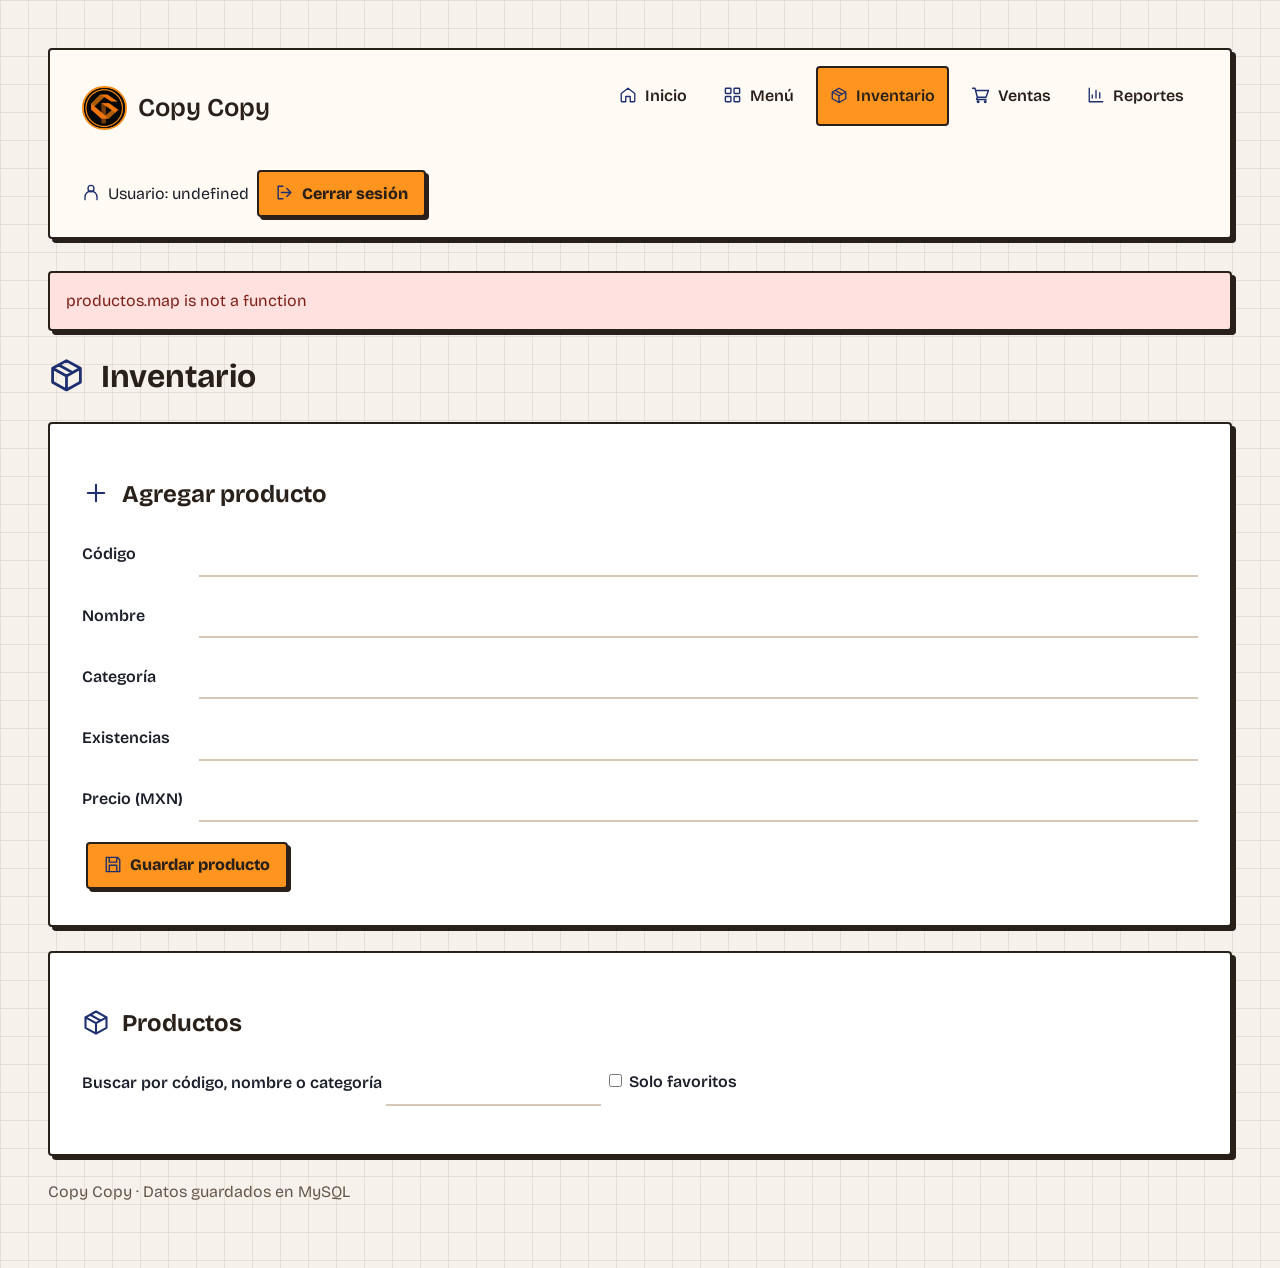
==== commit 0079f60f: "Connect Copy Copy to MariaDB" ====
--- a/inventario.html
+++ b/inventario.html
@@ -13,33 +13,38 @@
     <link rel="stylesheet" href="css/logincss.css" />
     <link rel="stylesheet" href="css/sistema.css" />
     <link rel="stylesheet" href="css/navegacion.css" />
+    <link rel="stylesheet" href="css/animaciones.css" />
+    <link rel="stylesheet" href="css/iconos.css" />
+    <link rel="stylesheet" href="css/tema.css" />
+
+    <!-- Los scripts esperan a que termine de cargar el HTML. -->
     <script src="js/components/navigation.js" defer></script>
+    <script src="js/api.js" defer></script>
     <script src="js/auth.js" defer></script>
     <script src="js/datos.js" defer></script>
     <script src="js/pages/inventario.js" defer></script>
     <script src="js/sistema.js" defer></script>
-    <link rel="stylesheet" href="css/animaciones.css" />
     <script src="js/estilos.js" defer></script>
-    <link rel="stylesheet" href="css/iconos.css" />
     <script src="js/iconos.js" defer></script>
-    <link rel="stylesheet" href="css/tema.css" />
   </head>
   <body class="pagina-sistema" data-page="inventario" hidden>
+    <a class="saltar-contenido" href="#contenido">Saltar al contenido</a>
     <div data-navigation></div>
     <p id="mensaje" role="status" aria-live="polite" hidden></p>
-    <main>
+    <main id="contenido" tabindex="-1">
       <h1>Inventario</h1>
-      <section>
+      <section aria-labelledby="form-title">
         <h2 id="form-title">Agregar producto</h2>
         <form id="product-form">
           <label for="codigo">Código</label>
-          <input id="codigo" required maxlength="40" />
+          <input name="codigo" id="codigo" required maxlength="40" />
           <label for="nombre">Nombre</label>
-          <input id="nombre" required maxlength="150" />
+          <input name="nombre" id="nombre" required maxlength="150" />
           <label for="categoria">Categoría</label>
-          <input id="categoria" required maxlength="80" />
+          <input name="categoria" id="categoria" required maxlength="80" />
           <label for="unidades">Existencias</label>
           <input
+            name="unidades"
             id="unidades"
             type="number"
             min="0"
@@ -49,6 +54,7 @@
           />
           <label for="precio">Precio (MXN)</label>
           <input
+            name="precio"
             id="precio"
             type="number"
             min="0.01"
@@ -56,26 +62,26 @@
             step="0.01"
             required
           />
-          <button>Guardar producto</button>
+          <button type="submit">Guardar producto</button>
           <button type="button" id="cancelar-edicion" hidden>
             Cancelar edición
           </button>
         </form>
       </section>
-      <section>
-        <h2>Productos</h2>
-        <p>Asigna un precio a los productos iniciales para poder venderlos.</p>
+      <section aria-labelledby="seccion-2">
+        <h2 id="seccion-2">Productos</h2>
         <label for="search-input">Buscar por código, nombre o categoría</label>
-        <input id="search-input" type="search" />
+        <input name="search-input" id="search-input" type="search" />
         <label>
-          <input id="solo-favoritos" type="checkbox" /> Solo favoritos</label
+          <input name="solo-favoritos" id="solo-favoritos" type="checkbox" />
+          Solo favoritos</label
         >
         <div id="productos"></div>
       </section>
     </main>
     <footer>
       <p>
-        Copy Copy · Datos guardados en este navegador · Acceso de demostración
+        Copy Copy · Datos guardados en MySQL
       </p>
     </footer>
   </body>
--- a/css/logincss.css
+++ b/css/logincss.css
@@ -1,16 +1,4 @@
 /* ===== Copy Copy · Ventana 1: Inicio de sesión ===== */
-
-:root {
-  --fondo: #e8eef7;
-  --cuadricula: #cdd8ea;
-  --hoja: #ffffff;
-  --tinta: #1d2f6f;
-  --texto: #1b1f2a;
-  --texto-suave: #4d5670;
-  --resaltador: #ffe45c;
-  --linea: #b9c5de;
-  --fuente: "Bricolage Grotesque", "Segoe UI", system-ui, sans-serif;
-}
 
 *,
 *::before,
@@ -216,11 +204,6 @@
     box-shadow 0.1s;
 }
 
-.boton:hover {
-  transform: translate(-1px, -1px);
-  box-shadow: 5px 5px 0 var(--tinta);
-}
-
 .boton:active {
   transform: translate(4px, 4px);
   box-shadow: 0 0 0 var(--tinta);
@@ -242,9 +225,3 @@
     transform: translate(0.5rem, 0.5rem) rotate(1deg);
   }
 }
-
-@media (prefers-reduced-motion: reduce) {
-  * {
-    transition: none !important;
-  }
-}
--- a/css/sistema.css
+++ b/css/sistema.css
@@ -12,7 +12,7 @@
   color: var(--tinta);
 }
 
-.pagina-sistema header,
+.pagina-sistema main header,
 .pagina-sistema section,
 .pagina-sistema fieldset {
   min-width: 0;
@@ -81,10 +81,6 @@
   cursor: pointer;
 }
 
-.pagina-sistema button:hover {
-  transform: translateY(-1px);
-}
-
 .pagina-sistema :is(a, button, input, select):focus-visible {
   outline: 3px solid var(--tinta);
   outline-offset: 3px;
@@ -103,14 +99,12 @@
 }
 
 .pagina-sistema table {
-  display: block;
-  overflow-x: auto;
+  display: table;
   width: 100%;
   border-collapse: collapse;
   background: var(--hoja);
   border: 2px solid var(--tinta);
 }
-
 .pagina-sistema th,
 .pagina-sistema td {
   padding: 0.75rem;
@@ -217,3 +211,4 @@
     font-size: 10pt;
   }
 }
+
--- a/css/navegacion.css
+++ b/css/navegacion.css
@@ -1,4 +1,4 @@
-/* Barra compartida: enlaces directos que funcionan sin JavaScript. */
+/* Aspecto del menú compartido por las pantallas del sistema. */
 .barra-principal {
   display: flex;
   flex-wrap: wrap;
@@ -10,7 +10,7 @@
   border-bottom: 2px solid var(--tinta);
 }
 
-.barra-principal .barra-principal__marca {
+.barra-principal__marca {
   color: var(--tinta);
   font-size: 1.6rem;
   font-weight: 800;
@@ -18,7 +18,7 @@
   white-space: nowrap;
 }
 
-.barra-principal .barra-principal__enlaces {
+.barra-principal__enlaces {
   display: flex;
   flex-wrap: wrap;
   gap: 0.5rem;
@@ -55,15 +55,6 @@
   box-shadow: 4px 4px 0 var(--tinta);
 }
 
-.app.app--barra {
-  grid-template-columns: minmax(0, 1fr);
-  min-height: auto;
-}
-
-.barra-principal ~ .escena {
-  min-height: calc(100vh - 6rem);
-}
-
 .accesos-menu {
   display: grid;
   grid-template-columns: repeat(auto-fit, minmax(min(100%, 15rem), 1fr));
@@ -79,7 +70,7 @@
 }
 
 @media (max-width: 40rem) {
-  .barra-principal .barra-principal__enlaces {
+  .barra-principal__enlaces {
     width: 100%;
     display: grid;
     grid-template-columns: repeat(2, minmax(0, 1fr));
--- a/css/animaciones.css
+++ b/css/animaciones.css
@@ -10,21 +10,18 @@
     border-color 180ms ease;
 }
 
+/* El mismo efecto para los botones, el menú y los accesos. */
 @media (hover: hover) {
-  .barra-principal__enlaces a:hover {
+  body
+    :is(
+      button:not(:disabled),
+      .boton,
+      .barra-principal__enlaces a,
+      .accesos-menu a
+    ):hover {
     transform: translateY(-3px);
-    box-shadow: 0 3px 0 var(--tinta);
-  }
-
-  .accesos-menu a:hover,
-  .resumen article:hover {
-    transform: translate(-3px, -4px);
-    box-shadow: 7px 8px 0 var(--tinta);
-  }
-
-  .pagina-sistema button:not(:disabled):hover {
-    transform: translate(-2px, -2px);
-    box-shadow: 5px 5px 0 var(--tinta);
+    box-shadow: 0 4px 0 var(--tinta);
+    background-color: var(--resaltador);
   }
 }
 
--- a/css/tema.css
+++ b/css/tema.css
@@ -1,5 +1,8 @@
 /* Colores y movimiento compartidos por todos los componentes. */
 :root {
+  --hoja: #fff;
+  --texto: #1b1f2a;
+  --fuente: "Bricolage Grotesque", "Segoe UI", system-ui, sans-serif;
   --tinta: #29201a;
   --resaltador: #ff941f;
   --fondo: #f6f2eb;
@@ -15,33 +18,24 @@
 .barra-principal__enlaces a[aria-current="page"] {
   background: var(--resaltador);
 }
-:is(button, .boton, .barra-principal__enlaces a, .accesos-menu a) {
-  transition:
-    transform var(--movimiento),
-    box-shadow var(--movimiento),
-    background-color var(--movimiento);
+
+/* Permite llegar al contenido con el teclado sin recorrer todo el menú. */
+.saltar-contenido {
+  position: fixed;
+  top: 1rem;
+  left: 1rem;
+  z-index: 100;
+  padding: 0.75rem 1rem;
+  background: var(--hoja);
+  color: var(--tinta);
+  border: 2px solid var(--tinta);
+  transform: translateY(-200%);
 }
-@media (hover: hover) {
-  :is(body .pagina-sistema, body)
-    :is(
-      button:not(:disabled),
-      .boton,
-      .barra-principal__enlaces a,
-      .accesos-menu a
-    ):hover {
-    transform: translateY(-3px);
-    box-shadow: 0 4px 0 var(--tinta);
-    background-color: var(--resaltador);
-  }
-  .resumen article:hover {
-    transform: none;
-    box-shadow: 4px 4px var(--tinta);
+.saltar-contenido:focus {
+  transform: translateY(0);
+}
+@media print {
+  .saltar-contenido {
+    display: none;
   }
 }
-@media (prefers-reduced-motion: reduce) {
-  *,
-  *::before,
-  *::after {
-    transition: none !important;
-  }
-}
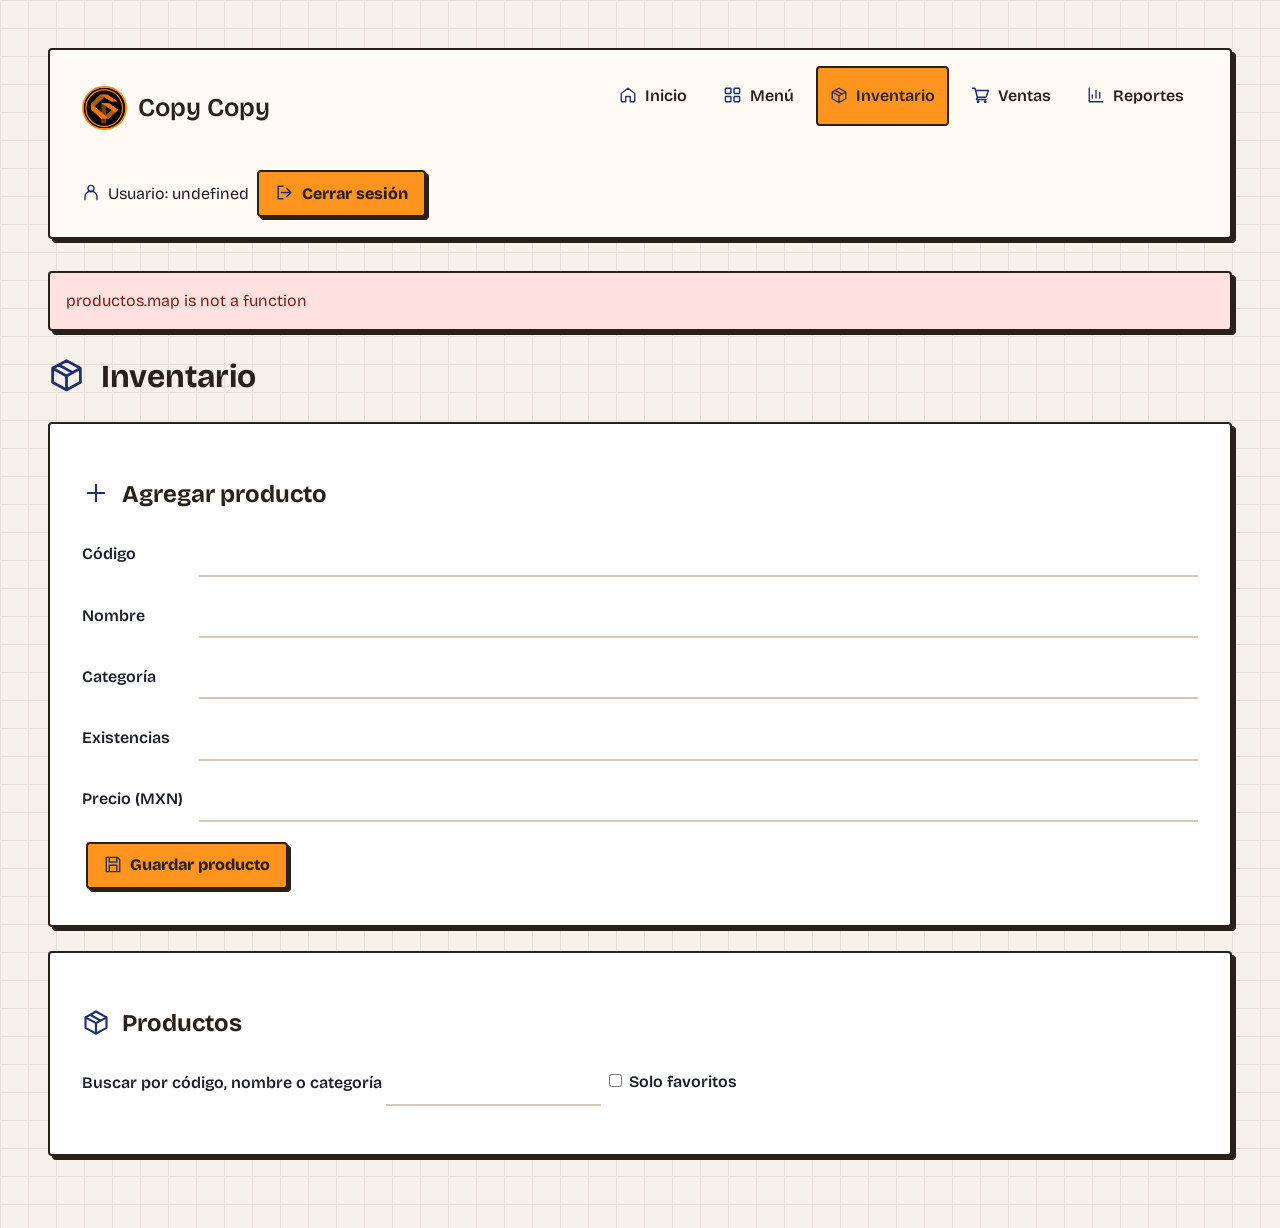
==== commit 2272d10b: "Restore navigation and remove storage footer" ====
--- a/inventario.html
+++ b/inventario.html
@@ -79,10 +79,5 @@
         <div id="productos"></div>
       </section>
     </main>
-    <footer>
-      <p>
-        Copy Copy · Datos guardados en MySQL
-      </p>
-    </footer>
   </body>
 </html>
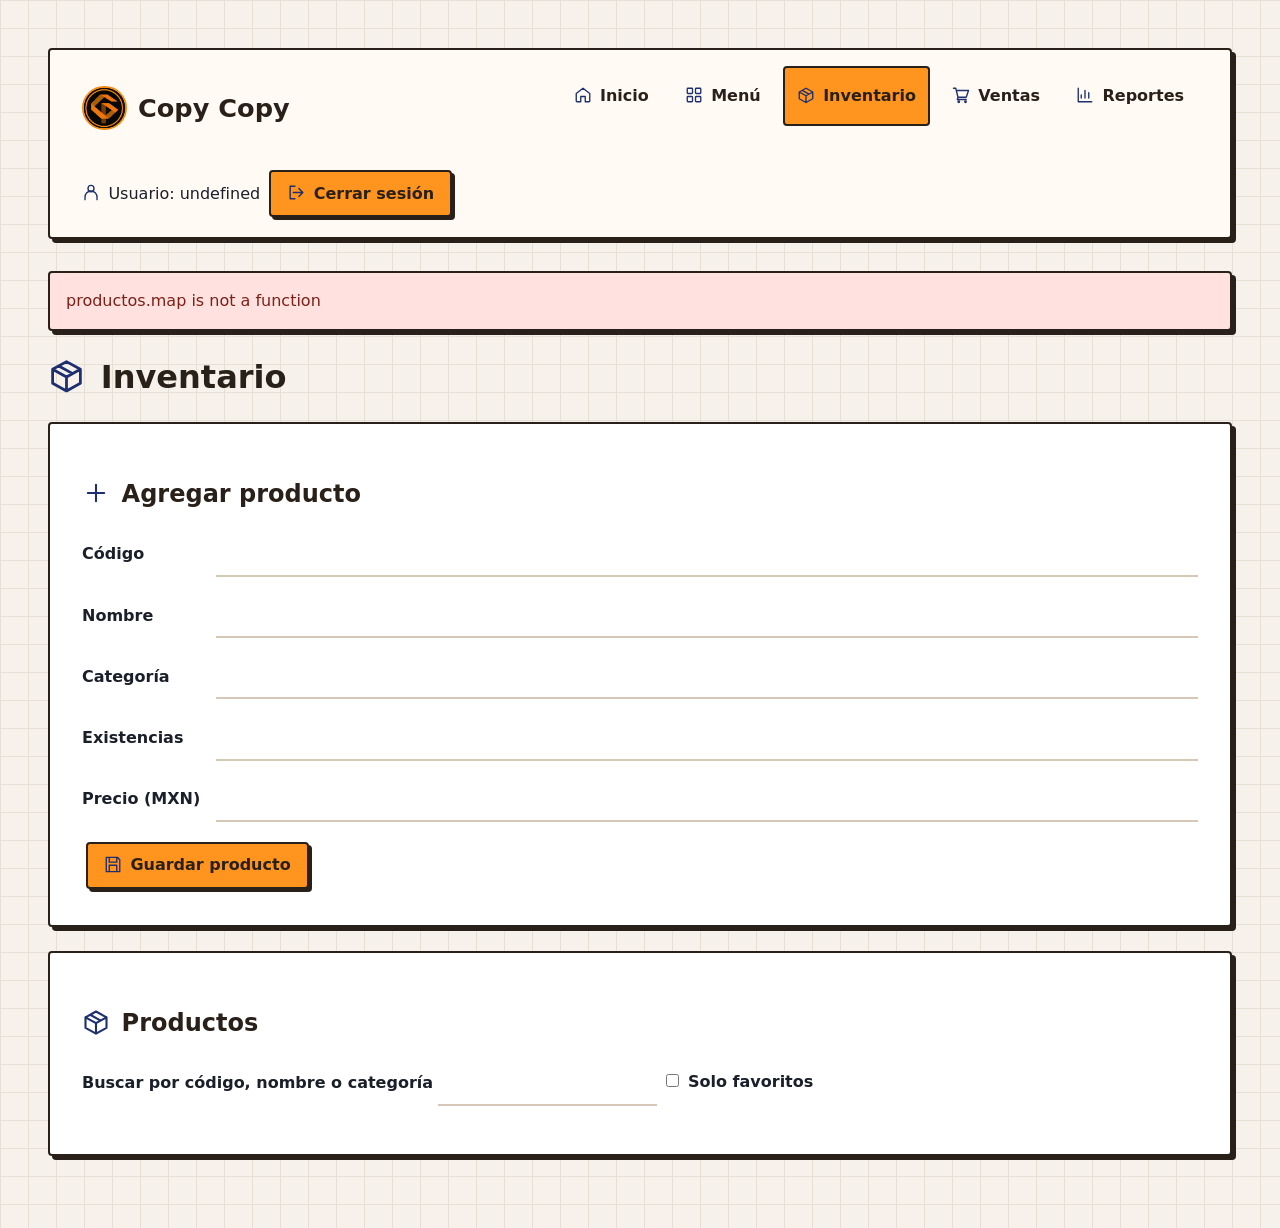
==== commit a7aea89e: "Restrict Copy Copy to localhost and remove external font requests" ====
--- a/inventario.html
+++ b/inventario.html
@@ -4,12 +4,6 @@
     <meta charset="UTF-8" />
     <meta name="viewport" content="width=device-width, initial-scale=1" />
     <title>Inventario | Copy Copy</title>
-    <link rel="preconnect" href="https://fonts.googleapis.com" />
-    <link rel="preconnect" href="https://fonts.gstatic.com" crossorigin />
-    <link
-      href="https://fonts.googleapis.com/css2?family=Bricolage+Grotesque:opsz,wght@12..96,400;12..96,600;12..96,800&display=swap"
-      rel="stylesheet"
-    />
     <link rel="stylesheet" href="css/logincss.css" />
     <link rel="stylesheet" href="css/sistema.css" />
     <link rel="stylesheet" href="css/navegacion.css" />
--- a/css/sistema.css
+++ b/css/sistema.css
@@ -164,6 +164,51 @@
   align-items: center;
   gap: 1rem;
 }
+.buscador-codigo {
+  position: relative;
+  width: min(28rem, 100%);
+}
+.buscador-codigo input { width: 100%; box-sizing: border-box; }
+.sugerencias-codigo:not([hidden]) {
+  position: absolute;
+  z-index: 20;
+  top: 100%;
+  left: 0;
+  right: 0;
+  max-height: 15rem;
+  overflow-y: auto;
+  background: white;
+  border: 1px solid #d9d5ce;
+  border-radius: 0 0 8px 8px;
+  box-shadow: 0 8px 18px #201b151a;
+  padding: .25rem;
+}
+.sugerencias-codigo button.sugerencia-producto {
+  display: grid;
+  grid-template-columns: 5rem minmax(0, 1fr) auto;
+  gap: .65rem;
+  align-items: center;
+  width: 100%;
+  text-align: left;
+  margin: 0;
+  padding: .65rem .5rem;
+  background: white;
+  border: 0;
+  border-bottom: 1px solid #eeeae4;
+  border-radius: 0;
+  box-shadow: none;
+  color: var(--tinta);
+  font-size: .8rem;
+  font-weight: 400;
+  text-transform: none;
+  white-space: normal;
+  transform: none;
+}
+.sugerencias-codigo button.sugerencia-producto:hover,
+.sugerencias-codigo button.sugerencia-producto:focus-visible { background: #fff4e3; }
+.sugerencia-producto__codigo { font-weight: 700; font-size: .75rem; }
+.sugerencia-producto__nombre { line-height: 1.35; }
+.sugerencia-producto__precio { font-variant-numeric: tabular-nums; white-space: nowrap; }
 .filtros select {
   min-width: 0;
   max-width: 100%;
